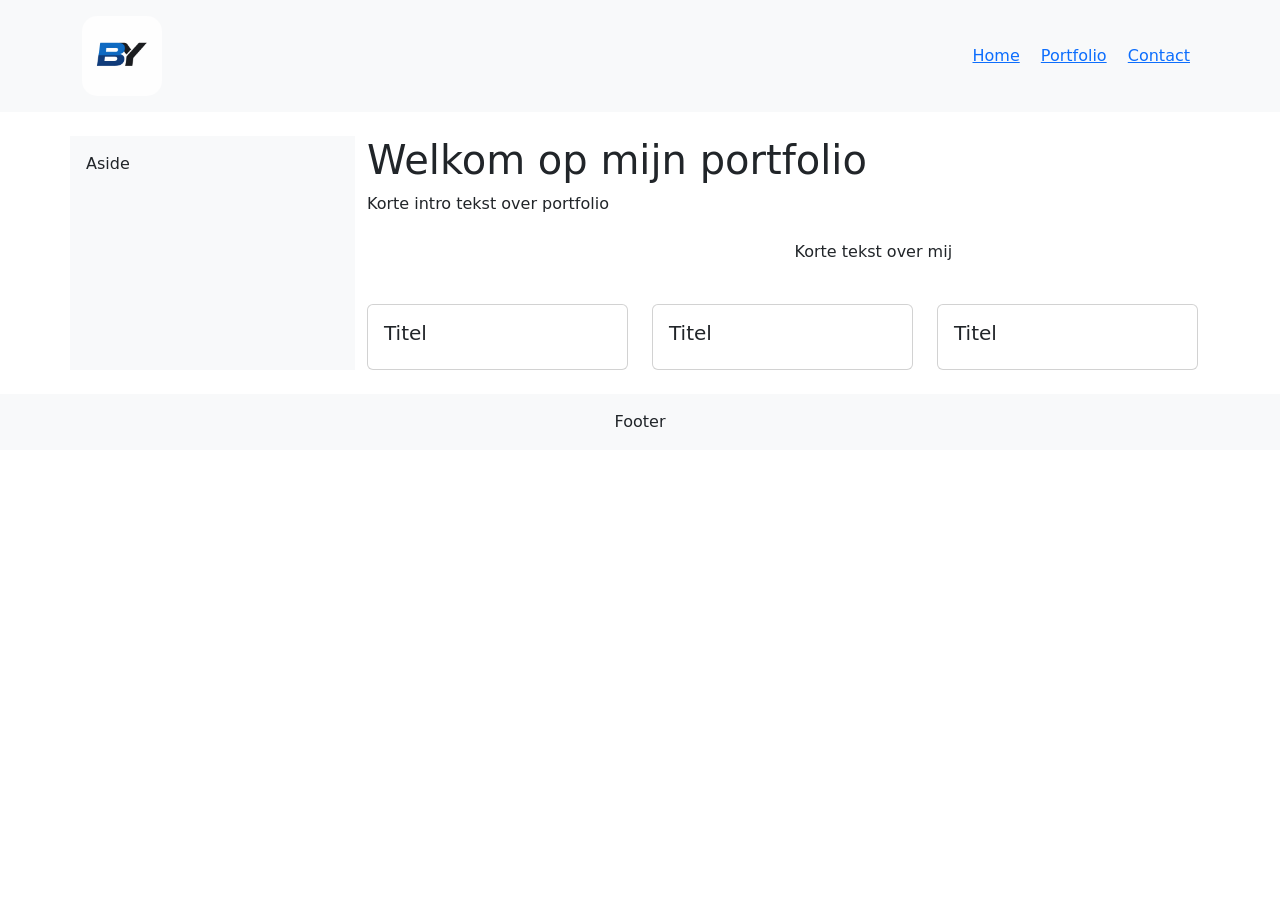
==== index.html @ 5bbc6635 "Add files via upload" ====
<!DOCTYPE html>
<html lang="nl">
<head>
  <meta name="viewport" content="width=device-width, initial-scale=1.0">
  <title>Home</title>
  <!-- resetten van browsers -->
  <link rel="stylesheet" href="./css/reset.css">
  <!-- Bootstrap CSS -->
  <link href="https://cdn.jsdelivr.net/npm/bootstrap@5.3.3/dist/css/bootstrap.min.css" rel="stylesheet"
    integrity="sha384-QWTKZyjpPEjISv5WaRU9OFeRpok6YctnYmDr5pNlyT2bRjXh0JMhjY6hW+ALEwIH" crossorigin="anonymous">
  <!-- Bootstrap CSS icons: https://icons.getbootstrap.com/#usage -->
  <link rel="stylesheet" href="https://cdn.jsdelivr.net/npm/bootstrap-icons@1.11.3/font/bootstrap-icons.min.css">
  <!-- JavaScript: Bootstrap Bundle with Popper -->
  <script src="https://cdn.jsdelivr.net/npm/bootstrap@5.3.3/dist/js/bootstrap.bundle.min.js"
    integrity="sha384-YvpcrYf0tY3lHB60NNkmXc5s9fDVZLESaAA55NDzOxhy9GkcIdslK1eN7N6jIeHz" crossorigin="anonymous" defer>
    </script>
  <!-- eigen geschreven css voor jouw html-bestand -->
  <link rel="stylesheet" href="./css/style.css">
</head>

<body>

<!-- HEADER -->
<header class="bg-light p-3">
    <div class="container d-flex justify-content-between align-items-center">
        <img src="./assets/images/logo.png" class="logo" alt="Logo van mijn portfolio">
        <nav>
            <a href="index.html" class="mx-2">Home</a>
            <a href="portfolio.html" class="mx-2">Portfolio</a>
            <a href="contact.html" class="mx-2">Contact</a>
        </nav>
    </div>
</header>

<!-- MAIN -->
<main class="container my-4">
    <div class="row">

        <!-- ASIDE -->
        <aside class="col-md-3 bg-light p-3">
            Aside
        </aside>

        <!-- CONTENT -->
        <section class="col-md-9">

            <h1>Welkom op mijn portfolio</h1>
            <p>Korte intro tekst over portfolio</p>

            <!-- OVER MIJ -->
            <div class="row my-4">
                <div class="col-md-6">
                    <img src="" class="img-fluid" alt="">
                </div>
                <div class="col-md-6">
                    <p>Korte tekst over mij</p>
                </div>
            </div>

            <!-- PROJECTEN -->
            <div class="row">
                <div class="col-md-4">
                    <div class="card">
                        <img src="" class="card-img-top">
                        <div class="card-body">
                            <h5>Titel</h5>
                        </div>
                    </div>
                </div>

                <div class="col-md-4">
                    <div class="card">
                        <img src="" class="card-img-top">
                        <div class="card-body">
                            <h5>Titel</h5>
                        </div>
                    </div>
                </div>

                <div class="col-md-4">
                    <div class="card">
                        <img src="" class="card-img-top">
                        <div class="card-body">
                            <h5>Titel</h5>
                        </div>
                    </div>
                </div>
            </div>

        </section>
    </div>
</main>

<!-- FOOTER -->
<footer class="bg-light text-center p-3">
    Footer
</footer>

</body>
</html>
---- css/style.css ----
.logo {
    width: 80px;
    height: auto;
    border-radius: 15px;
}
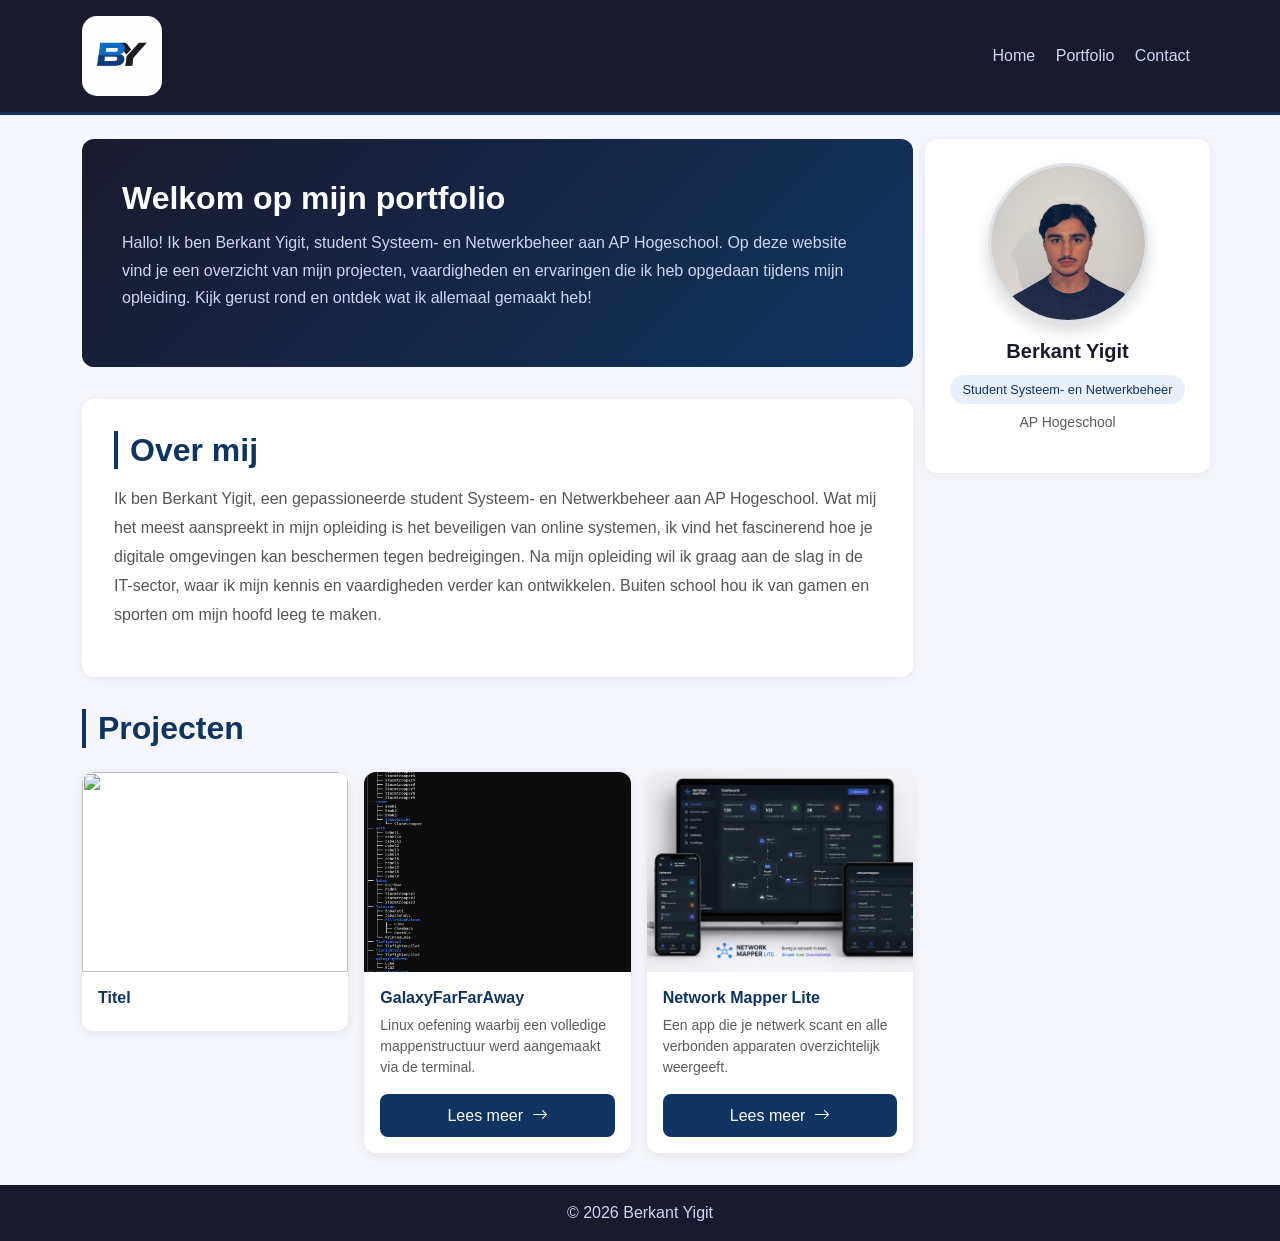
==== commit 2f357ac1: "Add files via upload" ====
--- a/index.html
+++ b/index.html
@@ -3,27 +3,24 @@
 <head>
   <meta name="viewport" content="width=device-width, initial-scale=1.0">
   <title>Home</title>
-  <!-- resetten van browsers -->
   <link rel="stylesheet" href="./css/reset.css">
-  <!-- Bootstrap CSS -->
   <link href="https://cdn.jsdelivr.net/npm/bootstrap@5.3.3/dist/css/bootstrap.min.css" rel="stylesheet"
     integrity="sha384-QWTKZyjpPEjISv5WaRU9OFeRpok6YctnYmDr5pNlyT2bRjXh0JMhjY6hW+ALEwIH" crossorigin="anonymous">
-  <!-- Bootstrap CSS icons: https://icons.getbootstrap.com/#usage -->
   <link rel="stylesheet" href="https://cdn.jsdelivr.net/npm/bootstrap-icons@1.11.3/font/bootstrap-icons.min.css">
-  <!-- JavaScript: Bootstrap Bundle with Popper -->
   <script src="https://cdn.jsdelivr.net/npm/bootstrap@5.3.3/dist/js/bootstrap.bundle.min.js"
     integrity="sha384-YvpcrYf0tY3lHB60NNkmXc5s9fDVZLESaAA55NDzOxhy9GkcIdslK1eN7N6jIeHz" crossorigin="anonymous" defer>
-    </script>
-  <!-- eigen geschreven css voor jouw html-bestand -->
+  </script>
   <link rel="stylesheet" href="./css/style.css">
 </head>
 
 <body>
 
 <!-- HEADER -->
-<header class="bg-light p-3">
+<header class="p-3">
     <div class="container d-flex justify-content-between align-items-center">
-        <img src="./assets/images/logo.png" class="logo" alt="Logo van mijn portfolio">
+        <a href="index.html">
+            <img src="./assets/images/logo.png" class="logo" alt="Logo van mijn portfolio">
+        </a>
         <nav>
             <a href="index.html" class="mx-2">Home</a>
             <a href="portfolio.html" class="mx-2">Portfolio</a>
@@ -32,68 +29,90 @@
     </div>
 </header>
 
-<!-- MAIN -->
-<main class="container my-4">
-    <div class="row">
+<div class="container my-4">
+    <div class="row g-4">
 
-        <!-- ASIDE -->
-        <aside class="col-md-3 bg-light p-3">
-            Aside
-        </aside>
+        <!-- MAIN -->
+        <main class="col-md-9">
 
-        <!-- CONTENT -->
-        <section class="col-md-9">
-
-            <h1>Welkom op mijn portfolio</h1>
-            <p>Korte intro tekst over portfolio</p>
+            <!-- WELKOM -->
+            <div class="hero">
+                <h1>Welkom op mijn portfolio</h1>
+                <p>Hallo! Ik ben Berkant Yigit, student Systeem- en Netwerkbeheer aan AP Hogeschool. 
+                Op deze website vind je een overzicht van mijn projecten, vaardigheden en ervaringen die ik heb opgedaan tijdens mijn opleiding. 
+                Kijk gerust rond en ontdek wat ik allemaal gemaakt heb!</p>
+            </div>
 
             <!-- OVER MIJ -->
-            <div class="row my-4">
-                <div class="col-md-6">
-                    <img src="" class="img-fluid" alt="">
-                </div>
-                <div class="col-md-6">
-                    <p>Korte tekst over mij</p>
-                </div>
-            </div>
+            <section class="over-mij">
+                <h2>Over mij</h2>
+                <p>Ik ben Berkant Yigit, een gepassioneerde student Systeem- en Netwerkbeheer aan AP Hogeschool. 
+                Wat mij het meest aanspreekt in mijn opleiding is het beveiligen van online systemen, ik vind het fascinerend hoe je digitale omgevingen kan beschermen tegen bedreigingen. Na mijn opleiding wil ik graag aan de slag in de IT-sector, waar ik mijn kennis en vaardigheden verder kan ontwikkelen. 
+                Buiten school hou ik van gamen en sporten om mijn hoofd leeg te maken.</p>
+            </section>
 
             <!-- PROJECTEN -->
-            <div class="row">
-                <div class="col-md-4">
-                    <div class="card">
-                        <img src="" class="card-img-top">
-                        <div class="card-body">
-                            <h5>Titel</h5>
+            <section class="projecten">
+                <h2>Projecten</h2>
+                <div class="row g-3">
+                    <div class="col-md-4">
+                        <div class="card">
+                            <img src="" class="card-img-top" alt="">
+                            <div class="card-body">
+                                <h3>Titel</h3>
+                            </div>
+                        </div>
+                    </div>
+
+                    <!-- PROJECT 2: GalaxyFarFarAway -->
+                    <div class="col-md-4">
+                        <div class="card h-100">
+                            <img src="./assets/images/galaxy.png" class="card-img-top" alt="Linux mappenstructuur GalaxyFarFarAway">
+                            <div class="card-body d-flex flex-column">
+                                <h3>GalaxyFarFarAway</h3>
+                                <p class="text-muted small">Linux oefening waarbij een volledige mappenstructuur werd aangemaakt via de terminal.</p>
+                                <a href="project-2.html" class="btn btn-verstuur mt-auto">Lees meer <i class="bi bi-arrow-right ms-1"></i></a>
+                            </div>
+                        </div>
+                    </div>
+
+                    <!-- PROJECT 3: Presenteren -->
+                    <div class="col-md-4">
+                        <div class="card h-100">
+                            <img src="./assets/images/networkmapperlite.jpg" class="card-img-top" alt="Network Mapper Lite app">
+                            <div class="card-body d-flex flex-column">
+                                <h3>Network Mapper Lite</h3>
+                                <p class="text-muted small">Een app die je netwerk scant en alle verbonden apparaten overzichtelijk weergeeft.</p>
+                                <a href="project-3.html" class="btn btn-verstuur mt-auto">Lees meer <i class="bi bi-arrow-right ms-1"></i></a>
+                            </div>
                         </div>
                     </div>
                 </div>
+            </section>
 
-                <div class="col-md-4">
-                    <div class="card">
-                        <img src="" class="card-img-top">
-                        <div class="card-body">
-                            <h5>Titel</h5>
-                        </div>
-                    </div>
-                </div>
+        </main>
 
-                <div class="col-md-4">
-                    <div class="card">
-                        <img src="" class="card-img-top">
-                        <div class="card-body">
-                            <h5>Titel</h5>
-                        </div>
-                    </div>
-                </div>
+        <!-- ASIDE -->
+        <aside class="col-md-3">
+            <div class="d-flex flex-column align-items-center text-center w-100">
+                <img 
+                    src="./assets/images/foto.jpg" 
+                    class="rounded-circle border border-3 shadow mb-3"
+                    style="width: 160px; height: 160px; object-fit: cover;"
+                    alt="Foto van Berkant Yigit"
+                >
+                <h2 class="fs-5 fw-bold mb-1">Berkant Yigit</h2>
+                <span class="opleiding">Student Systeem- en Netwerkbeheer</span>
+                <p class="text-muted small mt-2">AP Hogeschool</p>
             </div>
+        </aside>
 
-        </section>
     </div>
-</main>
+</div>
 
 <!-- FOOTER -->
-<footer class="bg-light text-center p-3">
-    Footer
+<footer class="text-center p-3">
+    <p class="mb-0">&copy; 2026 Berkant Yigit</p>
 </footer>
 
 </body>
--- a/css/style.css
+++ b/css/style.css
@@ -1,5 +1,173 @@
+:root {
+  --kleur-donker: #1a1a2e;
+  --kleur-accent: #0f3460;
+  --kleur-lichtblauw: #e8f0fe;
+  --kleur-wit: #ffffff;
+  --kleur-tekst: #333333;
+}
+
+body {
+  background-color: #f4f6fb;
+  color: var(--kleur-tekst);
+  font-family: 'Segoe UI', sans-serif;
+}
+
 .logo {
     width: 80px;
     height: auto;
     border-radius: 15px;
+}
+
+header {
+  background-color: var(--kleur-donker);
+  border-bottom: 3px solid var(--kleur-accent);
+}
+
+header nav a {
+  color: #cdd6f4;
+  text-decoration: none;
+  font-weight: 500;
+  transition: color 0.2s;
+}
+
+header nav a:hover {
+  color: var(--kleur-wit);
+}
+
+.hero {
+  background: linear-gradient(135deg, var(--kleur-donker), var(--kleur-accent));
+  color: var(--kleur-wit);
+  padding: 2.5rem;
+  border-radius: 12px;
+  margin-bottom: 2rem;
+}
+
+.hero h1 {
+  font-size: 2rem;
+  font-weight: 700;
+  margin-bottom: 0.75rem;
+}
+
+.hero p {
+  color: #cdd6f4;
+  font-size: 1rem;
+  line-height: 1.7;
+}
+
+.over-mij {
+  background-color: var(--kleur-wit);
+  border-radius: 12px;
+  padding: 2rem;
+  margin-bottom: 2rem;
+  box-shadow: 0 2px 12px rgba(0, 0, 0, 0.06);
+}
+
+.over-mij h2 {
+  color: var(--kleur-accent);
+  font-weight: 700;
+  border-left: 4px solid var(--kleur-accent);
+  padding-left: 0.75rem;
+  margin-bottom: 1rem;
+}
+
+.over-mij p {
+  line-height: 1.8;
+  color: #555;
+}
+
+.projecten h2 {
+  color: var(--kleur-accent);
+  font-weight: 700;
+  border-left: 4px solid var(--kleur-accent);
+  padding-left: 0.75rem;
+  margin-bottom: 1.5rem;
+}
+
+.card {
+  border: none;
+  border-radius: 12px;
+  box-shadow: 0 2px 12px rgba(0, 0, 0, 0.08);
+  transition: transform 0.2s, box-shadow 0.2s;
+  overflow: hidden;
+}
+
+.card:hover {
+  transform: translateY(-4px);
+  box-shadow: 0 8px 20px rgba(0, 0, 0, 0.12);
+}
+
+.card h3 {
+  font-size: 1rem;
+  font-weight: 600;
+  color: var(--kleur-accent);
+}
+
+.card-img-top {
+    height: 200px;
+    object-fit: cover;
+}
+
+aside {
+  background-color: var(--kleur-wit);
+  border-radius: 12px;
+  box-shadow: 0 2px 12px rgba(0, 0, 0, 0.06);
+  padding: 1.5rem !important;
+  height: fit-content;
+}
+
+aside h2 {
+  color: var(--kleur-donker);
+}
+
+aside img {
+  border-color: var(--kleur-accent) !important;
+}
+
+.opleiding {
+  background-color: var(--kleur-lichtblauw);
+  color: var(--kleur-accent);
+  border-radius: 20px;
+  padding: 0.3rem 0.8rem;
+  font-size: 0.8rem;
+  font-weight: 500;
+  display: inline-block;
+  margin-top: 0.5rem;
+}
+
+.btn-verstuur {
+  background-color: var(--kleur-accent);
+  color: var(--kleur-wit);
+  border: none;
+  border-radius: 8px;
+  padding: 0.6rem 1.5rem;
+  font-weight: 500;
+  transition: background-color 0.2s;
+}
+
+.btn-verstuur:hover {
+  background-color: var(--kleur-donker);
+  color: var(--kleur-wit);
+}
+
+.form-control:focus {
+  border-color: var(--kleur-accent);
+  box-shadow: 0 0 0 0.2rem rgba(15, 52, 96, 0.2);
+}
+
+.contact-info {
+  background-color: var(--kleur-lichtblauw);
+  border-radius: 12px;
+  padding: 1.2rem;
+  color: var(--kleur-accent);
+}
+
+.contact-info p {
+  font-size: 0.9rem;
+  color: var(--kleur-tekst);
+}
+
+footer {
+  background-color: var(--kleur-donker);
+  color: #cdd6f4;
+  margin-top: 2rem;
 }
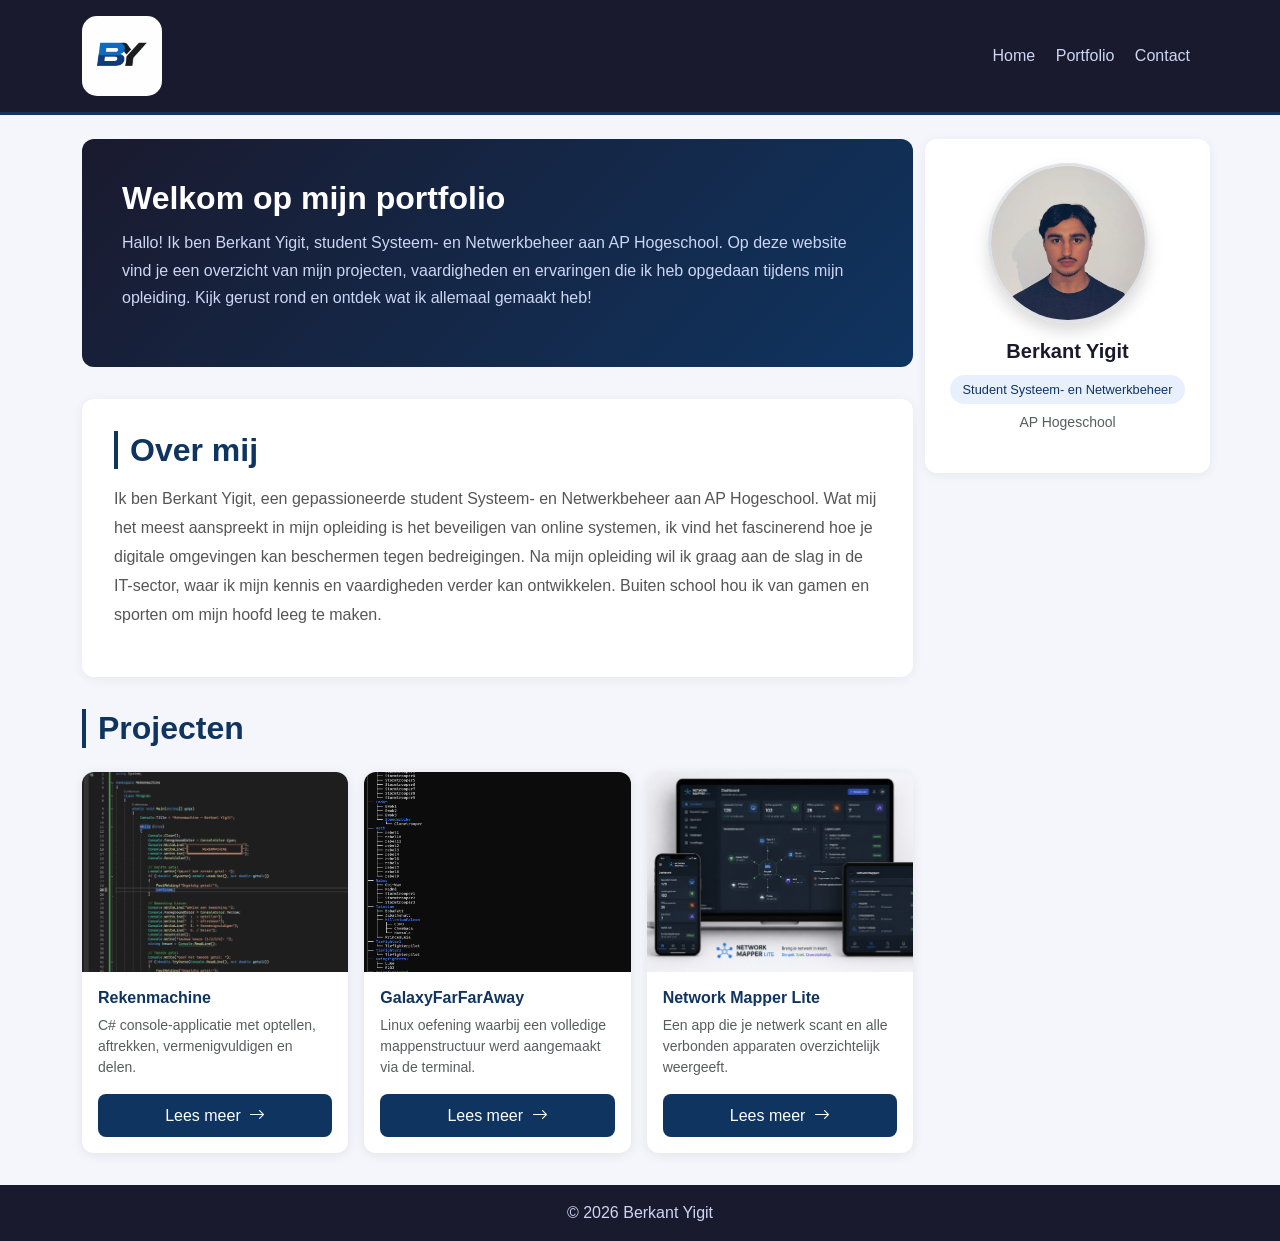
==== commit 3153bd3d: "Add files via upload" ====
--- a/index.html
+++ b/index.html
@@ -55,11 +55,15 @@
             <section class="projecten">
                 <h2>Projecten</h2>
                 <div class="row g-3">
+                    
+                    <!-- PROJECT 1: Rekenmachine -->
                     <div class="col-md-4">
-                        <div class="card">
-                            <img src="" class="card-img-top" alt="">
-                            <div class="card-body">
-                                <h3>Titel</h3>
+                        <div class="card h-100">
+                            <img src="./assets/images/rekenmachine.png" class="card-img-top" alt="Rekenmachine in Visual Studio">
+                            <div class="card-body d-flex flex-column">
+                                <h3>Rekenmachine</h3>
+                                <p class="text-muted small">C# console-applicatie met optellen, aftrekken, vermenigvuldigen en delen.</p>
+                                <a href="project-1.html" class="btn btn-verstuur mt-auto">Lees meer <i class="bi bi-arrow-right ms-1"></i></a>
                             </div>
                         </div>
                     </div>
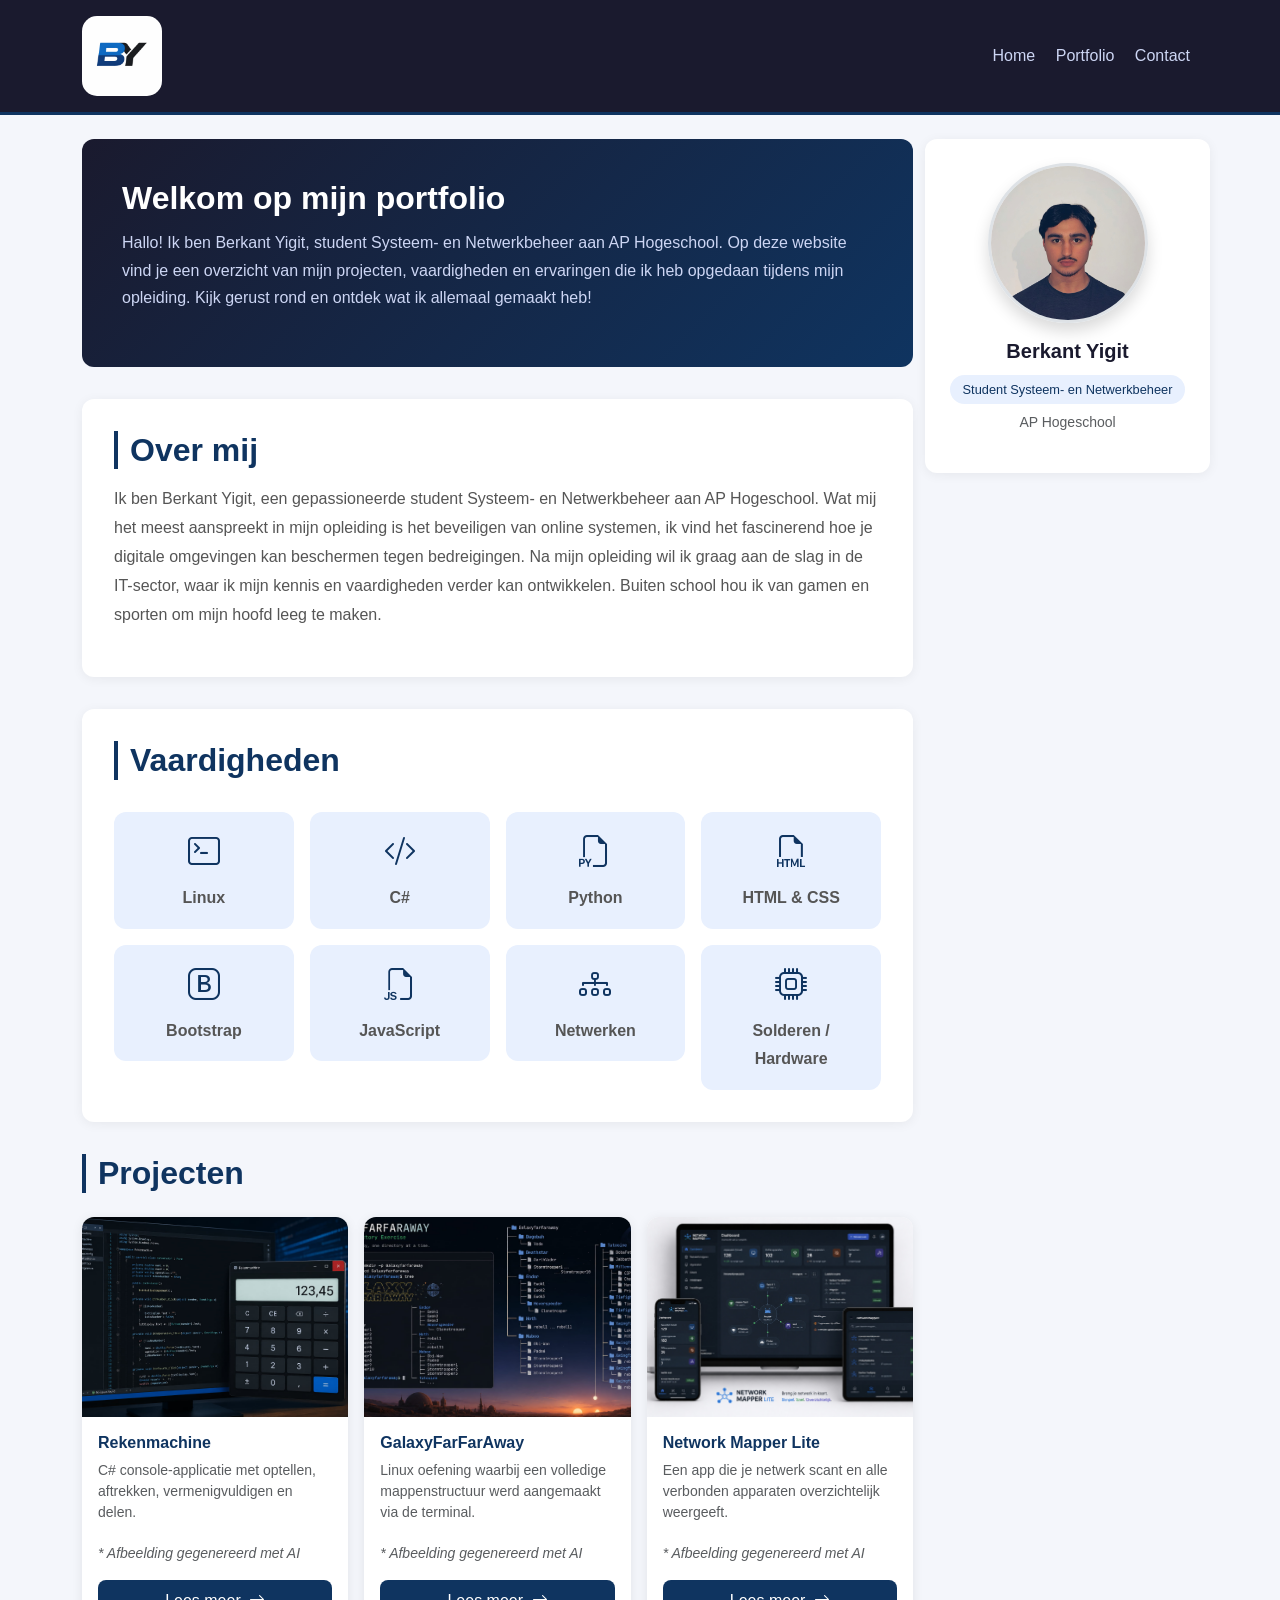
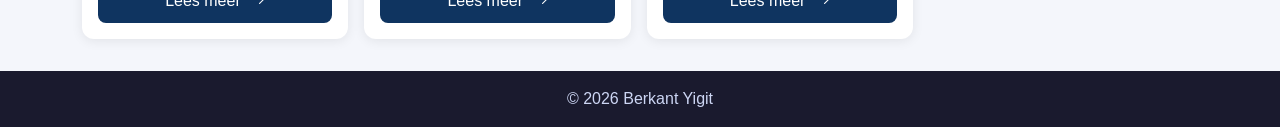
==== commit 0fd04ac3: "Add files via upload" ====
--- a/index.html
+++ b/index.html
@@ -1,15 +1,22 @@
 <!DOCTYPE html>
 <html lang="nl">
 <head>
+  <meta charset="UTF-8">
   <meta name="viewport" content="width=device-width, initial-scale=1.0">
   <title>Home</title>
+  <link rel="icon" href="./assets/images/logo.png" type="image/png">
+  <!-- Resetten van browsers -->
   <link rel="stylesheet" href="./css/reset.css">
+  <!-- Bootstrap CSS -->
   <link href="https://cdn.jsdelivr.net/npm/bootstrap@5.3.3/dist/css/bootstrap.min.css" rel="stylesheet"
     integrity="sha384-QWTKZyjpPEjISv5WaRU9OFeRpok6YctnYmDr5pNlyT2bRjXh0JMhjY6hW+ALEwIH" crossorigin="anonymous">
-  <link rel="stylesheet" href="https://cdn.jsdelivr.net/npm/bootstrap-icons@1.11.3/font/bootstrap-icons.min.css">
-  <script src="https://cdn.jsdelivr.net/npm/bootstrap@5.3.3/dist/js/bootstrap.bundle.min.js"
+  <!-- Bootstrap CSS icons -->
+   <link rel="stylesheet" href="https://cdn.jsdelivr.net/npm/bootstrap-icons@1.11.3/font/bootstrap-icons.min.css">
+  <!-- JavaScript: Bootstrap Bundle with Popper -->
+   <script src="https://cdn.jsdelivr.net/npm/bootstrap@5.3.3/dist/js/bootstrap.bundle.min.js"
     integrity="sha384-YvpcrYf0tY3lHB60NNkmXc5s9fDVZLESaAA55NDzOxhy9GkcIdslK1eN7N6jIeHz" crossorigin="anonymous" defer>
   </script>
+  <!-- eigen geschreven css -->
   <link rel="stylesheet" href="./css/style.css">
 </head>
 
@@ -19,7 +26,7 @@
 <header class="p-3">
     <div class="container d-flex justify-content-between align-items-center">
         <a href="index.html">
-            <img src="./assets/images/logo.png" class="logo" alt="Logo van mijn portfolio">
+            <img src="./assets/images/logo.png" class="logo" alt="Logo van mijn portfolio, AI gegenereerde afbeelding">
         </a>
         <nav>
             <a href="index.html" class="mx-2">Home</a>
@@ -36,12 +43,12 @@
         <main class="col-md-9">
 
             <!-- WELKOM -->
-            <div class="hero">
+            <section class="hero">
                 <h1>Welkom op mijn portfolio</h1>
                 <p>Hallo! Ik ben Berkant Yigit, student Systeem- en Netwerkbeheer aan AP Hogeschool. 
                 Op deze website vind je een overzicht van mijn projecten, vaardigheden en ervaringen die ik heb opgedaan tijdens mijn opleiding. 
                 Kijk gerust rond en ontdek wat ik allemaal gemaakt heb!</p>
-            </div>
+            </section>
 
             <!-- OVER MIJ -->
             <section class="over-mij">
@@ -49,6 +56,70 @@
                 <p>Ik ben Berkant Yigit, een gepassioneerde student Systeem- en Netwerkbeheer aan AP Hogeschool. 
                 Wat mij het meest aanspreekt in mijn opleiding is het beveiligen van online systemen, ik vind het fascinerend hoe je digitale omgevingen kan beschermen tegen bedreigingen. Na mijn opleiding wil ik graag aan de slag in de IT-sector, waar ik mijn kennis en vaardigheden verder kan ontwikkelen. 
                 Buiten school hou ik van gamen en sporten om mijn hoofd leeg te maken.</p>
+            </section>
+
+            <!-- VAARDIGHEDEN -->
+            <section class="over-mij">
+                <h2>Vaardigheden</h2>
+                <div class="row g-3 mt-1">
+
+                    <div class="col-6 col-md-3">
+                        <div class="vaardigheid-card text-center p-3">
+                            <i class="bi bi-terminal fs-2 mb-2"></i>
+                            <p class="fw-bold mb-0">Linux</p>
+                        </div>
+                    </div>
+
+                    <div class="col-6 col-md-3">
+                        <div class="vaardigheid-card text-center p-3">
+                            <i class="bi bi-code-slash fs-2 mb-2"></i>
+                            <p class="fw-bold mb-0">C#</p>
+                        </div>
+                    </div>
+
+                    <div class="col-6 col-md-3">
+                        <div class="vaardigheid-card text-center p-3">
+                            <i class="bi bi-filetype-py fs-2 mb-2"></i>
+                            <p class="fw-bold mb-0">Python</p>
+                        </div>
+                    </div>
+
+                    <div class="col-6 col-md-3">
+                        <div class="vaardigheid-card text-center p-3">
+                            <i class="bi bi-filetype-html fs-2 mb-2"></i>
+                            <p class="fw-bold mb-0">HTML & CSS</p>
+                        </div>
+                    </div>
+
+                    <div class="col-6 col-md-3">
+                        <div class="vaardigheid-card text-center p-3">
+                            <i class="bi bi-bootstrap fs-2 mb-2"></i>
+                            <p class="fw-bold mb-0">Bootstrap</p>
+                        </div>
+                    </div>
+
+                    <div class="col-6 col-md-3">
+                        <div class="vaardigheid-card text-center p-3">
+                            <i class="bi bi-filetype-js fs-2 mb-2"></i>
+                            <p class="fw-bold mb-0">JavaScript</p>
+                        </div>
+                    </div>
+
+                    <div class="col-6 col-md-3">
+                        <div class="vaardigheid-card text-center p-3">
+                            <i class="bi bi-diagram-3 fs-2 mb-2"></i>
+                            <p class="fw-bold mb-0">Netwerken</p>
+                        </div>
+                    </div>
+
+                    <div class="col-6 col-md-3">
+                        <div class="vaardigheid-card text-center p-3">
+                            <i class="bi bi-cpu fs-2 mb-2"></i>
+                            <p class="fw-bold mb-0">Solderen / Hardware</p>
+                        </div>
+                    </div>
+
+                </div>
             </section>
 
             <!-- PROJECTEN -->
@@ -59,10 +130,11 @@
                     <!-- PROJECT 1: Rekenmachine -->
                     <div class="col-md-4">
                         <div class="card h-100">
-                            <img src="./assets/images/rekenmachine.png" class="card-img-top" alt="Rekenmachine in Visual Studio">
+                            <img src="./assets/images/rekenmachine-ai.jpg" class="card-img-top" alt="Rekenmachine in Visual Studio, AI gegenereerde afbeelding">
                             <div class="card-body d-flex flex-column">
                                 <h3>Rekenmachine</h3>
                                 <p class="text-muted small">C# console-applicatie met optellen, aftrekken, vermenigvuldigen en delen.</p>
+                                <p class="text-muted small mt-1"><em>* Afbeelding gegenereerd met AI</em></p>
                                 <a href="project-1.html" class="btn btn-verstuur mt-auto">Lees meer <i class="bi bi-arrow-right ms-1"></i></a>
                             </div>
                         </div>
@@ -71,22 +143,24 @@
                     <!-- PROJECT 2: GalaxyFarFarAway -->
                     <div class="col-md-4">
                         <div class="card h-100">
-                            <img src="./assets/images/galaxy.png" class="card-img-top" alt="Linux mappenstructuur GalaxyFarFarAway">
+                            <img src="./assets/images/galaxy-ai.jpg" class="card-img-top" alt="Linux mappenstructuur GalaxyFarFarAway, AI gegenereerde afbeelding">
                             <div class="card-body d-flex flex-column">
                                 <h3>GalaxyFarFarAway</h3>
                                 <p class="text-muted small">Linux oefening waarbij een volledige mappenstructuur werd aangemaakt via de terminal.</p>
+                                <p class="text-muted small mt-1"><em>* Afbeelding gegenereerd met AI</em></p>
                                 <a href="project-2.html" class="btn btn-verstuur mt-auto">Lees meer <i class="bi bi-arrow-right ms-1"></i></a>
                             </div>
                         </div>
                     </div>
 
-                    <!-- PROJECT 3: Presenteren -->
+                    <!-- PROJECT 3: Network Mapper Lite -->
                     <div class="col-md-4">
                         <div class="card h-100">
-                            <img src="./assets/images/networkmapperlite.jpg" class="card-img-top" alt="Network Mapper Lite app">
+                            <img src="./assets/images/networkmapperlite.jpg" class="card-img-top" alt="Network Mapper Lite app, AI gegenereerde afbeelding">
                             <div class="card-body d-flex flex-column">
                                 <h3>Network Mapper Lite</h3>
                                 <p class="text-muted small">Een app die je netwerk scant en alle verbonden apparaten overzichtelijk weergeeft.</p>
+                                <p class="text-muted small mt-1"><em>* Afbeelding gegenereerd met AI</em></p>
                                 <a href="project-3.html" class="btn btn-verstuur mt-auto">Lees meer <i class="bi bi-arrow-right ms-1"></i></a>
                             </div>
                         </div>
--- a/css/style.css
+++ b/css/style.css
@@ -13,9 +13,9 @@
 }
 
 .logo {
-    width: 80px;
-    height: auto;
-    border-radius: 15px;
+  width: 80px;
+  height: auto;
+  border-radius: 15px;
 }
 
 header {
@@ -75,6 +75,22 @@
   color: #555;
 }
 
+.vaardigheid-card {
+  background-color: var(--kleur-lichtblauw);
+  border-radius: 12px;
+  color: var(--kleur-accent);
+  transition: transform 0.2s, box-shadow 0.2s;
+}
+
+.vaardigheid-card:hover {
+  transform: translateY(-4px);
+  box-shadow: 0 8px 20px rgba(0, 0, 0, 0.1);
+}
+
+.vaardigheid-card i {
+  display: block;
+}
+
 .projecten h2 {
   color: var(--kleur-accent);
   font-weight: 700;
@@ -103,8 +119,8 @@
 }
 
 .card-img-top {
-    height: 200px;
-    object-fit: cover;
+  height: 200px;
+  object-fit: cover;
 }
 
 aside {
